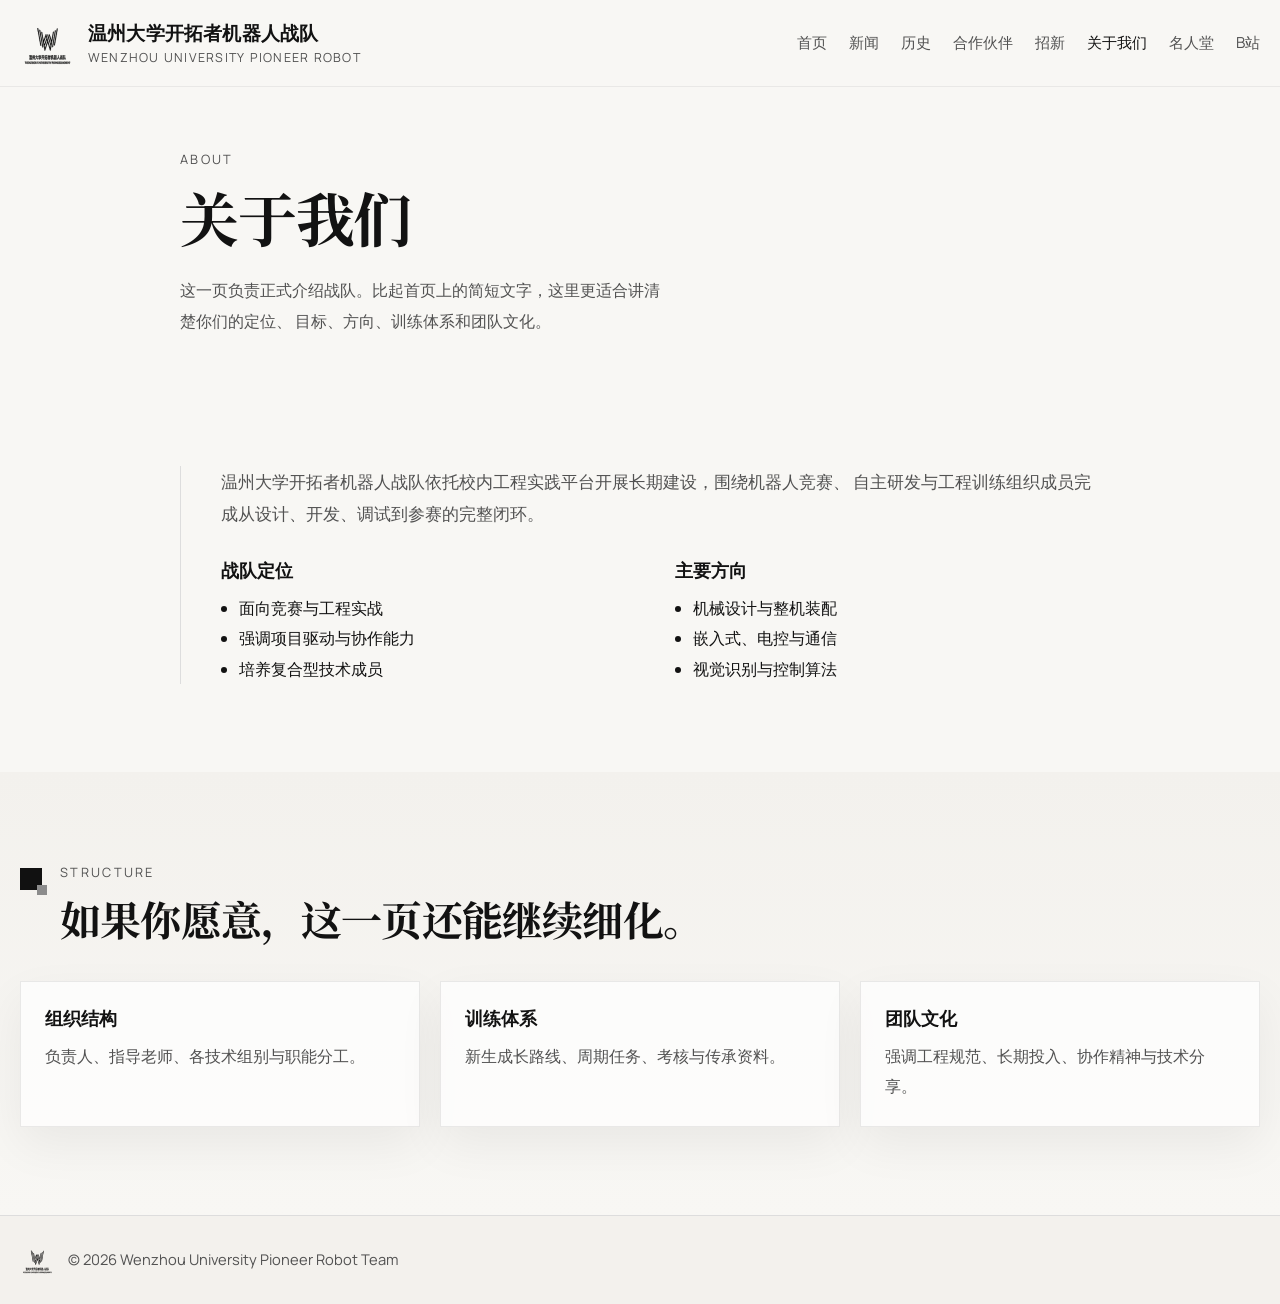
==== about.html @ 63376fa6 "Initial website" ====
<!DOCTYPE html>
<html lang="zh-CN">
  <head>
    <meta charset="UTF-8" />
    <meta name="viewport" content="width=device-width, initial-scale=1.0" />
    <title>关于我们 | 温州大学开拓者机器人战队</title>
    <meta name="description" content="温州大学开拓者机器人战队关于我们页面，介绍战队定位与方向。" />
    <link rel="preconnect" href="https://fonts.googleapis.com" />
    <link rel="preconnect" href="https://fonts.gstatic.com" crossorigin />
    <link
      href="https://fonts.googleapis.com/css2?family=Manrope:wght@400;500;600;700;800&family=Noto+Serif+SC:wght@600;700&display=swap"
      rel="stylesheet"
    />
    <link rel="icon" type="image/svg+xml" href="assets/logo-mark.svg" />
    <link rel="stylesheet" href="styles.css" />
    <script defer src="script.js"></script>
  </head>
  <body>
    <header class="topbar">
      <div class="shell topbar-inner">
        <a class="brand" href="index.html" aria-label="温州大学开拓者机器人战队">
          <img src="assets/logo-mark.svg" alt="" width="54" height="54" />
          <span class="brand-text">
            <strong>温州大学开拓者机器人战队</strong>
            <small>WENZHOU UNIVERSITY PIONEER ROBOT</small>
          </span>
        </a>
        <button class="menu-toggle" type="button" aria-expanded="false" aria-controls="site-nav">
          Menu
        </button>
        <nav id="site-nav" class="site-nav" aria-label="主导航">
          <a href="index.html">首页</a>
          <a href="news.html">新闻</a>
          <a href="history.html">历史</a>
          <a href="partners.html">合作伙伴</a>
          <a href="join.html">招新</a>
          <a href="about.html" aria-current="page">关于我们</a>
          <a href="hall-of-fame.html">名人堂</a>
          <a href="https://space.bilibili.com/3546788659202515" target="_blank" rel="noreferrer">B站</a>
        </nav>
      </div>
    </header>

    <main>
      <section class="page-hero">
        <div class="shell shell-narrow">
          <div class="page-intro reveal">
            <p class="page-kicker">About</p>
            <h1 class="page-title">关于我们</h1>
            <p class="page-summary">
              这一页负责正式介绍战队。比起首页上的简短文字，这里更适合讲清楚你们的定位、
              目标、方向、训练体系和团队文化。
            </p>
          </div>
        </div>
      </section>

      <section class="section">
        <div class="shell shell-narrow">
          <div class="content-block reveal">
            <p class="lead">
              温州大学开拓者机器人战队依托校内工程实践平台开展长期建设，围绕机器人竞赛、
              自主研发与工程训练组织成员完成从设计、开发、调试到参赛的完整闭环。
            </p>
            <div class="two-column-list">
              <div>
                <h3>战队定位</h3>
                <ul>
                  <li>面向竞赛与工程实战</li>
                  <li>强调项目驱动与协作能力</li>
                  <li>培养复合型技术成员</li>
                </ul>
              </div>
              <div>
                <h3>主要方向</h3>
                <ul>
                  <li>机械设计与整机装配</li>
                  <li>嵌入式、电控与通信</li>
                  <li>视觉识别与控制算法</li>
                </ul>
              </div>
            </div>
          </div>
        </div>
      </section>

      <section class="section section-soft">
        <div class="shell">
          <div class="section-heading reveal">
            <span class="section-mark" aria-hidden="true"></span>
            <div>
              <p class="section-label">Structure</p>
              <h2>如果你愿意，这一页还能继续细化。</h2>
            </div>
          </div>
          <div class="card-grid-three">
            <article class="info-panel reveal">
              <h3>组织结构</h3>
              <p>负责人、指导老师、各技术组别与职能分工。</p>
            </article>
            <article class="info-panel reveal">
              <h3>训练体系</h3>
              <p>新生成长路线、周期任务、考核与传承资料。</p>
            </article>
            <article class="info-panel reveal">
              <h3>团队文化</h3>
              <p>强调工程规范、长期投入、协作精神与技术分享。</p>
            </article>
          </div>
        </div>
      </section>
    </main>

    <footer class="footer">
      <div class="shell footer-inner">
        <img src="assets/logo-mark.svg" alt="" width="34" height="34" />
        <p>© 2026 Wenzhou University Pioneer Robot Team</p>
      </div>
    </footer>
  </body>
</html>
---- styles.css ----
:root {
  --bg: #f8f7f4;
  --surface: #ffffff;
  --surface-soft: #f1efeb;
  --ink: #121212;
  --ink-soft: #525252;
  --line: #dddddd;
  --line-strong: #bdbdbd;
  --shadow: 0 18px 48px rgba(0, 0, 0, 0.06);
  --max-width: 1240px;
  --max-width-narrow: 920px;
}

* {
  box-sizing: border-box;
}

html {
  scroll-behavior: smooth;
}

body {
  margin: 0;
  color: var(--ink);
  font-family: "Manrope", "PingFang SC", "Microsoft YaHei", sans-serif;
  background: var(--bg);
}

img {
  display: block;
  max-width: 100%;
}

a {
  color: inherit;
  text-decoration: none;
}

p,
li {
  line-height: 1.9;
}

ul,
ol {
  margin: 0;
  padding-left: 1.15rem;
}

.shell {
  width: min(calc(100% - 40px), var(--max-width));
  margin: 0 auto;
}

.shell-narrow,
.section-narrow {
  width: min(100%, var(--max-width-narrow));
}

.topbar {
  position: sticky;
  top: 0;
  z-index: 20;
  background: rgba(248, 247, 244, 0.94);
  border-bottom: 1px solid rgba(0, 0, 0, 0.06);
  backdrop-filter: blur(12px);
}

.topbar-inner {
  display: flex;
  align-items: center;
  justify-content: space-between;
  min-height: 86px;
  gap: 28px;
}

.brand {
  display: inline-flex;
  align-items: center;
  gap: 14px;
}

.brand-text strong {
  display: block;
  font-size: 1.2rem;
  font-weight: 800;
  letter-spacing: 0.01em;
}

.brand-text small {
  display: block;
  margin-top: 2px;
  color: var(--ink-soft);
  font-size: 0.78rem;
  letter-spacing: 0.1em;
}

.site-nav {
  display: flex;
  align-items: center;
  gap: 22px;
  font-size: 0.95rem;
  color: var(--ink-soft);
}

.site-nav a {
  transition: color 0.2s ease;
}

.site-nav a[aria-current="page"],
.site-nav a:hover,
.site-nav a:focus-visible {
  color: var(--ink);
}

.menu-toggle {
  display: none;
  border: 1px solid var(--line);
  background: var(--surface);
  color: var(--ink);
  border-radius: 999px;
  padding: 10px 16px;
  font: inherit;
  font-weight: 700;
}

.hero,
.page-hero {
  padding: 52px 0 34px;
}

.hero-layout {
  display: grid;
  grid-template-columns: minmax(320px, 430px) minmax(0, 1fr);
  gap: 42px;
  align-items: center;
}

.hero-copy,
.page-intro {
  padding: 8px 0;
}

.hero-kicker,
.section-label,
.page-kicker {
  margin: 0 0 10px;
  color: var(--ink-soft);
  font-size: 0.8rem;
  letter-spacing: 0.18em;
  text-transform: uppercase;
}

.hero h1,
.section-heading h2,
.page-title {
  margin: 0;
  font-family: "Noto Serif SC", serif;
  font-weight: 700;
  letter-spacing: -0.02em;
}

.hero h1 {
  font-size: clamp(2.4rem, 5.6vw, 4.8rem);
  line-height: 1.14;
}

.page-title {
  font-size: clamp(2rem, 4.6vw, 3.8rem);
  line-height: 1.22;
}

.hero-text,
.page-summary,
.lead,
.content-block p,
.timeline-item p,
.contact-grid p,
.project-copy p,
.news-item p,
.history-card p,
.partner-card p,
.hall-card p,
.info-panel p {
  color: var(--ink-soft);
}

.hero-text,
.page-summary {
  margin: 22px 0 0;
  max-width: 48ch;
}

.hero-actions,
.page-actions {
  display: flex;
  flex-wrap: wrap;
  gap: 14px;
  margin-top: 28px;
}

.link-button {
  display: inline-flex;
  align-items: center;
  justify-content: center;
  min-height: 48px;
  padding: 0 20px;
  border: 1px solid var(--line-strong);
  background: transparent;
  font-weight: 700;
  transition: background 0.2s ease, color 0.2s ease, border-color 0.2s ease;
}

.link-button:hover,
.link-button:focus-visible {
  border-color: var(--ink);
  color: var(--ink);
}

.link-button-dark {
  background: var(--ink);
  border-color: var(--ink);
  color: #ffffff;
}

.link-button-dark:hover,
.link-button-dark:focus-visible {
  background: #272727;
  border-color: #272727;
  color: #ffffff;
}

.hero-visual {
  min-width: 0;
}

.hero-image,
.page-banner {
  position: relative;
  overflow: hidden;
  box-shadow: var(--shadow);
}

.hero-image {
  aspect-ratio: 16 / 9;
  background:
    linear-gradient(135deg, rgba(16, 16, 16, 0.78), rgba(48, 48, 48, 0.2)),
    radial-gradient(circle at 20% 20%, rgba(255, 255, 255, 0.22), transparent 22%),
    linear-gradient(160deg, #494949 0%, #d1ccc3 44%, #9b978f 100%);
}

.hero-image::before,
.page-banner::before {
  content: "";
  position: absolute;
  inset: 22px;
  border: 1px solid rgba(255, 255, 255, 0.28);
}

.hero-image::after,
.page-banner::after {
  content: "";
  position: absolute;
  inset: auto 0 0 0;
  height: 34%;
  background: linear-gradient(180deg, transparent, rgba(0, 0, 0, 0.28));
}

.hero-overlay,
.banner-note {
  position: absolute;
  left: 30px;
  right: 30px;
  bottom: 28px;
  z-index: 1;
  color: rgba(255, 255, 255, 0.92);
  font-size: 0.92rem;
  letter-spacing: 0.08em;
  text-transform: uppercase;
}

.page-banner {
  aspect-ratio: 21 / 8;
  background:
    linear-gradient(140deg, rgba(14, 14, 14, 0.78), rgba(14, 14, 14, 0.18)),
    linear-gradient(160deg, #5e5e5e 0%, #d7d1c8 45%, #a7a39c 100%);
  margin-top: 32px;
}

.stat-band {
  padding-bottom: 12px;
}

.stat-grid {
  display: grid;
  grid-template-columns: repeat(4, minmax(0, 1fr));
  gap: 24px;
  padding: 26px 0;
  border-top: 1px solid var(--line);
  border-bottom: 1px solid var(--line);
}

.stat-grid article strong {
  display: block;
  margin-bottom: 4px;
  font-size: clamp(1.6rem, 3vw, 2.5rem);
  font-weight: 800;
  letter-spacing: -0.03em;
}

.stat-grid article span {
  color: var(--ink-soft);
}

.section {
  padding: 88px 0;
}

.section-soft {
  background: linear-gradient(180deg, #f3f1ed 0%, #f8f7f4 100%);
}

.section-heading {
  display: flex;
  align-items: flex-start;
  gap: 18px;
  margin-bottom: 36px;
}

.section-heading h2 {
  font-size: clamp(1.9rem, 3.2vw, 3.15rem);
  line-height: 1.24;
}

.section-mark {
  position: relative;
  flex: 0 0 22px;
  width: 22px;
  height: 22px;
  margin-top: 8px;
  background: #111111;
}

.section-mark::after {
  content: "";
  position: absolute;
  width: 10px;
  height: 10px;
  right: -5px;
  bottom: -5px;
  background: #8c8c8c;
}

.content-block {
  padding-left: 40px;
  border-left: 1px solid var(--line);
}

.lead {
  margin: 0;
  font-size: 1.05rem;
}

.two-column-list,
.simple-grid,
.contact-grid,
.info-grid {
  display: grid;
  grid-template-columns: repeat(2, minmax(0, 1fr));
  gap: 28px;
  margin-top: 28px;
}

.two-column-list h3,
.simple-grid h3,
.project-copy h3,
.timeline-item h3,
.contact-grid h3,
.news-item h3,
.history-card h3,
.partner-card h3,
.hall-card h3,
.info-panel h3,
.link-card h3 {
  margin: 0 0 10px;
  font-size: 1.12rem;
}

.link-card-grid {
  display: grid;
  grid-template-columns: repeat(3, minmax(0, 1fr));
  gap: 20px;
}

.link-card,
.history-card,
.partner-card,
.hall-card,
.info-panel {
  display: block;
  padding: 24px;
  background: rgba(255, 255, 255, 0.72);
  border: 1px solid rgba(0, 0, 0, 0.08);
  box-shadow: var(--shadow);
}

.link-card p,
.history-card p,
.partner-card p,
.hall-card p,
.info-panel p,
.news-item p {
  margin: 0;
}

.link-card:hover,
.link-card:focus-visible {
  border-color: var(--line-strong);
}

.news-list,
.timeline {
  border-top: 1px solid var(--line);
}

.news-item,
.timeline-item {
  display: grid;
  grid-template-columns: 120px 1fr;
  gap: 28px;
  padding: 24px 0;
  border-bottom: 1px solid var(--line);
}

.news-date,
.timeline-year,
.project-index,
.hall-role {
  color: var(--ink-soft);
  font-weight: 800;
  letter-spacing: 0.08em;
}

.project-list {
  display: grid;
  gap: 0;
  border-top: 1px solid var(--line);
}

.project-item {
  display: grid;
  grid-template-columns: 72px 1fr;
  gap: 22px;
  padding: 28px 0;
  border-bottom: 1px solid var(--line);
}

.card-grid-three {
  display: grid;
  grid-template-columns: repeat(3, minmax(0, 1fr));
  gap: 20px;
}

.hall-card strong,
.partner-card strong {
  display: block;
  margin-bottom: 8px;
}

.footer {
  border-top: 1px solid var(--line);
  background: #f3f1ed;
}

.footer-inner {
  display: flex;
  align-items: center;
  gap: 14px;
  min-height: 88px;
  color: var(--ink-soft);
  font-size: 0.92rem;
}

.reveal {
  opacity: 0;
  transform: translateY(24px);
  transition: opacity 0.55s ease, transform 0.55s ease;
}

.reveal.is-visible {
  opacity: 1;
  transform: translateY(0);
}

@media (max-width: 980px) {
  .hero-layout,
  .stat-grid,
  .two-column-list,
  .simple-grid,
  .contact-grid,
  .info-grid,
  .link-card-grid,
  .card-grid-three {
    grid-template-columns: 1fr;
  }
}

@media (max-width: 760px) {
  .shell {
    width: min(calc(100% - 24px), var(--max-width));
  }

  .topbar-inner {
    min-height: 74px;
    flex-wrap: wrap;
    gap: 16px;
    padding: 10px 0;
  }

  .brand img {
    width: 46px;
    height: 46px;
  }

  .brand-text strong {
    font-size: 1rem;
  }

  .brand-text small {
    font-size: 0.7rem;
    letter-spacing: 0.07em;
  }

  .menu-toggle {
    display: inline-flex;
    margin-left: auto;
  }

  .site-nav {
    display: none;
    width: 100%;
    flex-direction: column;
    align-items: flex-start;
    gap: 14px;
    padding: 12px 0 4px;
    border-top: 1px solid var(--line);
  }

  .site-nav.is-open {
    display: flex;
  }

  .hero,
  .page-hero,
  .section {
    padding: 56px 0;
  }

  .content-block {
    padding-left: 18px;
  }

  .section-heading {
    gap: 14px;
    margin-bottom: 24px;
  }

  .section-heading h2 {
    font-size: clamp(1.7rem, 8vw, 2.4rem);
  }

  .hero-actions,
  .page-actions {
    width: 100%;
  }

  .link-button {
    width: 100%;
  }

  .news-item,
  .timeline-item,
  .project-item {
    grid-template-columns: 1fr;
    gap: 10px;
  }
}
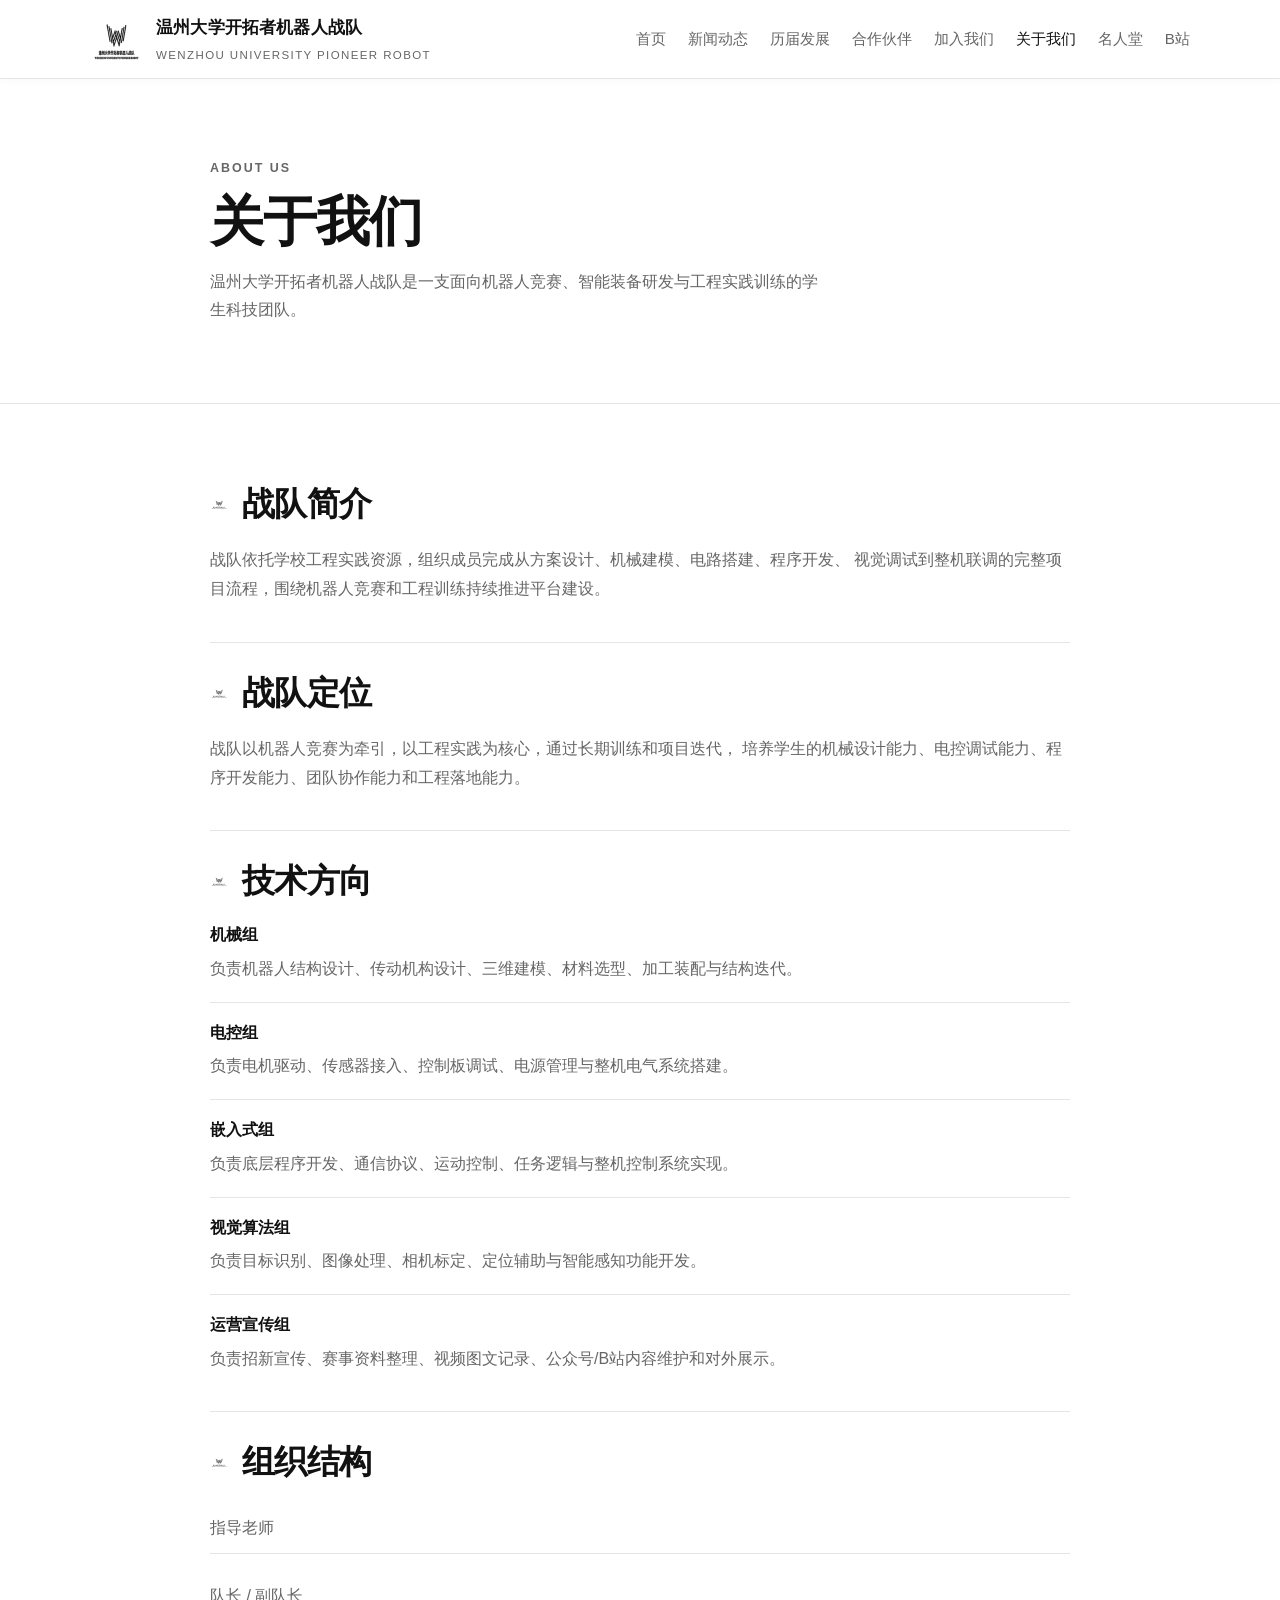
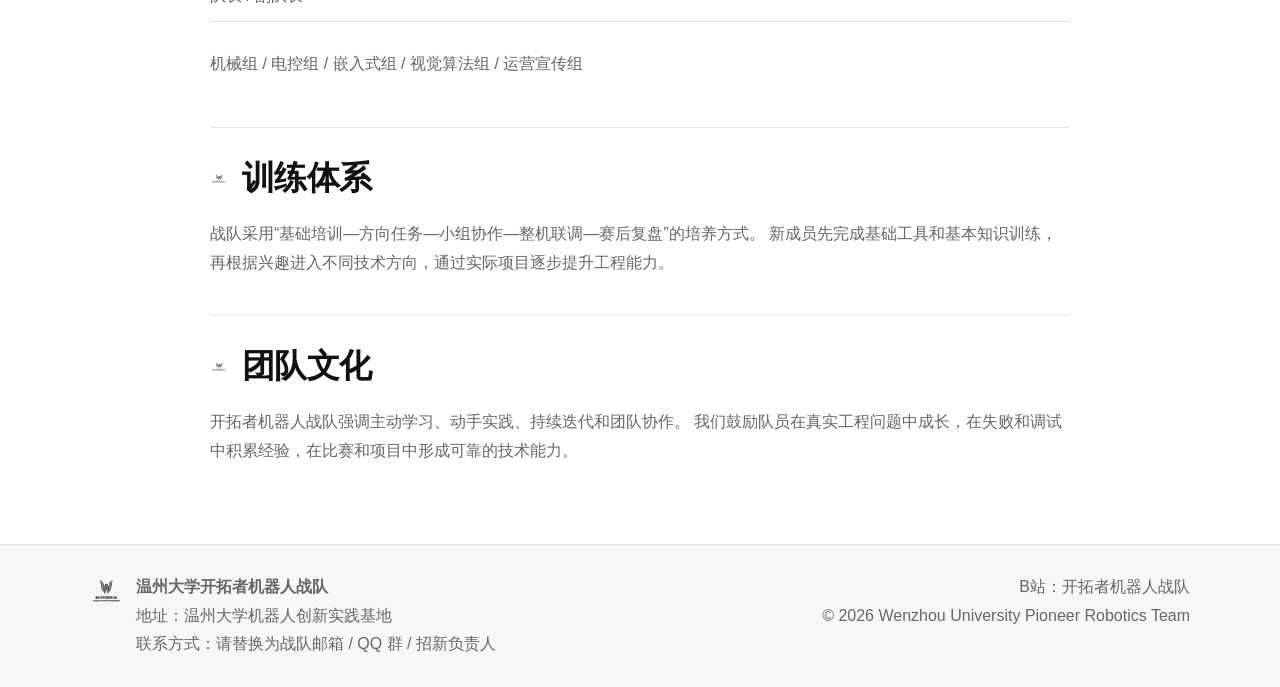
==== commit 2ca1d208: "Initial website" ====
--- a/about.html
+++ b/about.html
@@ -4,23 +4,20 @@
     <meta charset="UTF-8" />
     <meta name="viewport" content="width=device-width, initial-scale=1.0" />
     <title>关于我们 | 温州大学开拓者机器人战队</title>
-    <meta name="description" content="温州大学开拓者机器人战队关于我们页面，介绍战队定位与方向。" />
-    <link rel="preconnect" href="https://fonts.googleapis.com" />
-    <link rel="preconnect" href="https://fonts.gstatic.com" crossorigin />
-    <link
-      href="https://fonts.googleapis.com/css2?family=Manrope:wght@400;500;600;700;800&family=Noto+Serif+SC:wght@600;700&display=swap"
-      rel="stylesheet"
+    <meta
+      name="description"
+      content="温州大学开拓者机器人战队关于我们页面，介绍战队简介、战队定位、技术方向、组织结构、训练体系与团队文化。"
     />
     <link rel="icon" type="image/svg+xml" href="assets/logo-mark.svg" />
     <link rel="stylesheet" href="styles.css" />
     <script defer src="script.js"></script>
   </head>
   <body>
-    <header class="topbar">
-      <div class="shell topbar-inner">
-        <a class="brand" href="index.html" aria-label="温州大学开拓者机器人战队">
-          <img src="assets/logo-mark.svg" alt="" width="54" height="54" />
-          <span class="brand-text">
+    <header class="site-header">
+      <div class="container header-inner">
+        <a class="brand-lockup" href="index.html" aria-label="温州大学开拓者机器人战队">
+          <img class="brand-logo" src="assets/logo-mark.svg" alt="" width="52" height="52" />
+          <span class="brand-copy">
             <strong>温州大学开拓者机器人战队</strong>
             <small>WENZHOU UNIVERSITY PIONEER ROBOT</small>
           </span>
@@ -30,10 +27,10 @@
         </button>
         <nav id="site-nav" class="site-nav" aria-label="主导航">
           <a href="index.html">首页</a>
-          <a href="news.html">新闻</a>
-          <a href="history.html">历史</a>
+          <a href="news.html">新闻动态</a>
+          <a href="history.html">历届发展</a>
           <a href="partners.html">合作伙伴</a>
-          <a href="join.html">招新</a>
+          <a href="join.html">加入我们</a>
           <a href="about.html" aria-current="page">关于我们</a>
           <a href="hall-of-fame.html">名人堂</a>
           <a href="https://space.bilibili.com/3546788659202515" target="_blank" rel="noreferrer">B站</a>
@@ -42,79 +39,120 @@
     </header>
 
     <main>
-      <section class="page-hero">
-        <div class="shell shell-narrow">
-          <div class="page-intro reveal">
-            <p class="page-kicker">About</p>
-            <h1 class="page-title">关于我们</h1>
-            <p class="page-summary">
-              这一页负责正式介绍战队。比起首页上的简短文字，这里更适合讲清楚你们的定位、
-              目标、方向、训练体系和团队文化。
-            </p>
-          </div>
+      <section class="page-hero section">
+        <div class="container narrow">
+          <p class="eyebrow reveal">About Us</p>
+          <h1 class="page-title reveal">关于我们</h1>
+          <p class="page-summary reveal">
+            温州大学开拓者机器人战队是一支面向机器人竞赛、智能装备研发与工程实践训练的学生科技团队。
+          </p>
         </div>
       </section>
 
-      <section class="section">
-        <div class="shell shell-narrow">
-          <div class="content-block reveal">
-            <p class="lead">
-              温州大学开拓者机器人战队依托校内工程实践平台开展长期建设，围绕机器人竞赛、
-              自主研发与工程训练组织成员完成从设计、开发、调试到参赛的完整闭环。
+      <section class="section section-divider">
+        <div class="container narrow content-stack">
+          <section class="content-section reveal">
+            <div class="section-head">
+              <span class="brand-mark" aria-hidden="true"></span>
+              <h2 class="section-title">战队简介</h2>
+            </div>
+            <p>
+              战队依托学校工程实践资源，组织成员完成从方案设计、机械建模、电路搭建、程序开发、
+              视觉调试到整机联调的完整项目流程，围绕机器人竞赛和工程训练持续推进平台建设。
             </p>
-            <div class="two-column-list">
-              <div>
-                <h3>战队定位</h3>
-                <ul>
-                  <li>面向竞赛与工程实战</li>
-                  <li>强调项目驱动与协作能力</li>
-                  <li>培养复合型技术成员</li>
-                </ul>
-              </div>
-              <div>
-                <h3>主要方向</h3>
-                <ul>
-                  <li>机械设计与整机装配</li>
-                  <li>嵌入式、电控与通信</li>
-                  <li>视觉识别与控制算法</li>
-                </ul>
-              </div>
+          </section>
+
+          <section class="content-section reveal">
+            <div class="section-head">
+              <span class="brand-mark" aria-hidden="true"></span>
+              <h2 class="section-title">战队定位</h2>
             </div>
-          </div>
-        </div>
-      </section>
+            <p>
+              战队以机器人竞赛为牵引，以工程实践为核心，通过长期训练和项目迭代，
+              培养学生的机械设计能力、电控调试能力、程序开发能力、团队协作能力和工程落地能力。
+            </p>
+          </section>
 
-      <section class="section section-soft">
-        <div class="shell">
-          <div class="section-heading reveal">
-            <span class="section-mark" aria-hidden="true"></span>
-            <div>
-              <p class="section-label">Structure</p>
-              <h2>如果你愿意，这一页还能继续细化。</h2>
+          <section class="content-section reveal">
+            <div class="section-head">
+              <span class="brand-mark" aria-hidden="true"></span>
+              <h2 class="section-title">技术方向</h2>
             </div>
-          </div>
-          <div class="card-grid-three">
-            <article class="info-panel reveal">
-              <h3>组织结构</h3>
-              <p>负责人、指导老师、各技术组别与职能分工。</p>
-            </article>
-            <article class="info-panel reveal">
-              <h3>训练体系</h3>
-              <p>新生成长路线、周期任务、考核与传承资料。</p>
-            </article>
-            <article class="info-panel reveal">
-              <h3>团队文化</h3>
-              <p>强调工程规范、长期投入、协作精神与技术分享。</p>
-            </article>
-          </div>
+            <div class="group-list">
+              <article class="group-item">
+                <h3>机械组</h3>
+                <p>负责机器人结构设计、传动机构设计、三维建模、材料选型、加工装配与结构迭代。</p>
+              </article>
+              <article class="group-item">
+                <h3>电控组</h3>
+                <p>负责电机驱动、传感器接入、控制板调试、电源管理与整机电气系统搭建。</p>
+              </article>
+              <article class="group-item">
+                <h3>嵌入式组</h3>
+                <p>负责底层程序开发、通信协议、运动控制、任务逻辑与整机控制系统实现。</p>
+              </article>
+              <article class="group-item">
+                <h3>视觉算法组</h3>
+                <p>负责目标识别、图像处理、相机标定、定位辅助与智能感知功能开发。</p>
+              </article>
+              <article class="group-item">
+                <h3>运营宣传组</h3>
+                <p>负责招新宣传、赛事资料整理、视频图文记录、公众号/B站内容维护和对外展示。</p>
+              </article>
+            </div>
+          </section>
+
+          <section class="content-section reveal">
+            <div class="section-head">
+              <span class="brand-mark" aria-hidden="true"></span>
+              <h2 class="section-title">组织结构</h2>
+            </div>
+            <div class="simple-list">
+              <p>指导老师</p>
+              <p>队长 / 副队长</p>
+              <p>机械组 / 电控组 / 嵌入式组 / 视觉算法组 / 运营宣传组</p>
+            </div>
+          </section>
+
+          <section class="content-section reveal">
+            <div class="section-head">
+              <span class="brand-mark" aria-hidden="true"></span>
+              <h2 class="section-title">训练体系</h2>
+            </div>
+            <p>
+              战队采用“基础培训—方向任务—小组协作—整机联调—赛后复盘”的培养方式。
+              新成员先完成基础工具和基本知识训练，再根据兴趣进入不同技术方向，通过实际项目逐步提升工程能力。
+            </p>
+          </section>
+
+          <section class="content-section reveal">
+            <div class="section-head">
+              <span class="brand-mark" aria-hidden="true"></span>
+              <h2 class="section-title">团队文化</h2>
+            </div>
+            <p>
+              开拓者机器人战队强调主动学习、动手实践、持续迭代和团队协作。
+              我们鼓励队员在真实工程问题中成长，在失败和调试中积累经验，在比赛和项目中形成可靠的技术能力。
+            </p>
+          </section>
         </div>
       </section>
     </main>
 
-    <footer class="footer">
-      <div class="shell footer-inner">
-        <img src="assets/logo-mark.svg" alt="" width="34" height="34" />
-        <p>© 2026 Wenzhou University Pioneer Robot Team</p>
+    <footer class="site-footer">
+      <div class="container footer-inner">
+        <div class="footer-brand">
+          <img src="assets/logo-mark.svg" alt="" width="32" height="32" />
+          <div>
+            <p class="footer-name">温州大学开拓者机器人战队</p>
+            <p>地址：温州大学机器人创新实践基地</p>
+            <p>联系方式：请替换为战队邮箱 / QQ 群 / 招新负责人</p>
+          </div>
+        </div>
+        <div class="footer-meta">
+          <p>B站：开拓者机器人战队</p>
+          <p>© 2026 Wenzhou University Pioneer Robotics Team</p>
+        </div>
       </div>
     </footer>
   </body>
--- a/styles.css
+++ b/styles.css
@@ -1,14 +1,14 @@
 :root {
-  --bg: #f8f7f4;
-  --surface: #ffffff;
-  --surface-soft: #f1efeb;
-  --ink: #121212;
-  --ink-soft: #525252;
-  --line: #dddddd;
-  --line-strong: #bdbdbd;
-  --shadow: 0 18px 48px rgba(0, 0, 0, 0.06);
-  --max-width: 1240px;
-  --max-width-narrow: 920px;
+  --bg: #ffffff;
+  --bg-soft: #f7f7f7;
+  --text: #111111;
+  --text-muted: #666666;
+  --line: #e5e5e5;
+  --line-strong: #d8d8d8;
+  --panel: #fafafa;
+  --max-width: 1100px;
+  --max-width-narrow: 860px;
+  --radius: 12px;
 }
 
 * {
@@ -21,9 +21,11 @@
 
 body {
   margin: 0;
-  color: var(--ink);
-  font-family: "Manrope", "PingFang SC", "Microsoft YaHei", sans-serif;
   background: var(--bg);
+  color: var(--text);
+  font:
+    16px/1.8 -apple-system, BlinkMacSystemFont, "Segoe UI", "PingFang SC",
+    "Hiragino Sans GB", "Microsoft YaHei", sans-serif;
 }
 
 img {
@@ -37,454 +39,471 @@
 }
 
 p,
-li {
-  line-height: 1.9;
-}
-
-ul,
-ol {
+h1,
+h2,
+h3 {
   margin: 0;
-  padding-left: 1.15rem;
-}
-
-.shell {
+}
+
+.container {
   width: min(calc(100% - 40px), var(--max-width));
   margin: 0 auto;
 }
 
-.shell-narrow,
-.section-narrow {
+.narrow {
   width: min(100%, var(--max-width-narrow));
 }
 
-.topbar {
+.site-header {
   position: sticky;
   top: 0;
-  z-index: 20;
-  background: rgba(248, 247, 244, 0.94);
-  border-bottom: 1px solid rgba(0, 0, 0, 0.06);
-  backdrop-filter: blur(12px);
-}
-
-.topbar-inner {
+  z-index: 40;
+  background: rgba(255, 255, 255, 0.96);
+  border-bottom: 1px solid var(--line);
+  box-shadow: 0 1px 10px rgba(0, 0, 0, 0.03);
+  backdrop-filter: blur(10px);
+}
+
+.header-inner {
   display: flex;
   align-items: center;
   justify-content: space-between;
-  min-height: 86px;
-  gap: 28px;
-}
-
-.brand {
+  gap: 24px;
+  min-height: 78px;
+}
+
+.brand-lockup {
   display: inline-flex;
   align-items: center;
   gap: 14px;
-}
-
-.brand-text strong {
+  min-width: 0;
+}
+
+.brand-logo {
+  flex: 0 0 auto;
+}
+
+.brand-copy strong {
   display: block;
-  font-size: 1.2rem;
-  font-weight: 800;
+  font-size: 1.05rem;
+  font-weight: 700;
   letter-spacing: 0.01em;
 }
 
-.brand-text small {
+.brand-copy small {
   display: block;
   margin-top: 2px;
-  color: var(--ink-soft);
-  font-size: 0.78rem;
-  letter-spacing: 0.1em;
+  color: var(--text-muted);
+  font-size: 0.72rem;
+  letter-spacing: 0.12em;
 }
 
 .site-nav {
   display: flex;
   align-items: center;
   gap: 22px;
+  color: var(--text-muted);
   font-size: 0.95rem;
-  color: var(--ink-soft);
 }
 
 .site-nav a {
-  transition: color 0.2s ease;
-}
-
-.site-nav a[aria-current="page"],
+  transition: color 0.18s ease;
+}
+
 .site-nav a:hover,
-.site-nav a:focus-visible {
-  color: var(--ink);
+.site-nav a:focus-visible,
+.site-nav a[aria-current="page"] {
+  color: var(--text);
 }
 
 .menu-toggle {
   display: none;
-  border: 1px solid var(--line);
-  background: var(--surface);
-  color: var(--ink);
+  border: 1px solid var(--line-strong);
+  background: #fff;
+  color: var(--text);
   border-radius: 999px;
   padding: 10px 16px;
   font: inherit;
+  font-weight: 600;
+}
+
+.section {
+  padding: 78px 0;
+}
+
+.section-divider {
+  border-top: 1px solid var(--line);
+}
+
+.hero {
+  padding-top: 84px;
+  padding-bottom: 84px;
+}
+
+.hero-grid {
+  display: grid;
+  grid-template-columns: minmax(320px, 1.05fr) minmax(280px, 0.95fr);
+  gap: 48px;
+  align-items: center;
+}
+
+.hero-brand {
+  margin-bottom: 20px;
+}
+
+.eyebrow,
+.section-eyebrow {
+  margin-bottom: 12px;
+  color: var(--text-muted);
+  font-size: 0.78rem;
   font-weight: 700;
-}
-
-.hero,
-.page-hero {
-  padding: 52px 0 34px;
-}
-
-.hero-layout {
-  display: grid;
-  grid-template-columns: minmax(320px, 430px) minmax(0, 1fr);
-  gap: 42px;
-  align-items: center;
-}
-
-.hero-copy,
-.page-intro {
-  padding: 8px 0;
-}
-
-.hero-kicker,
-.section-label,
-.page-kicker {
-  margin: 0 0 10px;
-  color: var(--ink-soft);
-  font-size: 0.8rem;
-  letter-spacing: 0.18em;
+  letter-spacing: 0.16em;
   text-transform: uppercase;
 }
 
 .hero h1,
-.section-heading h2,
-.page-title {
-  margin: 0;
-  font-family: "Noto Serif SC", serif;
+.page-title,
+.section-title {
   font-weight: 700;
   letter-spacing: -0.02em;
 }
 
 .hero h1 {
-  font-size: clamp(2.4rem, 5.6vw, 4.8rem);
-  line-height: 1.14;
+  font-size: clamp(2.4rem, 5vw, 4.5rem);
+  line-height: 1.08;
 }
 
 .page-title {
-  font-size: clamp(2rem, 4.6vw, 3.8rem);
-  line-height: 1.22;
-}
-
-.hero-text,
+  font-size: clamp(2rem, 4.2vw, 3.6rem);
+  line-height: 1.12;
+}
+
+.section-title {
+  font-size: clamp(1.6rem, 2.6vw, 2.4rem);
+  line-height: 1.2;
+}
+
+.hero-summary,
 .page-summary,
-.lead,
-.content-block p,
-.timeline-item p,
-.contact-grid p,
-.project-copy p,
-.news-item p,
-.history-card p,
-.partner-card p,
-.hall-card p,
-.info-panel p {
-  color: var(--ink-soft);
-}
-
-.hero-text,
+.intro-block p,
+.content-section p,
+.simple-panel p,
+.simple-link p,
+.news-content p,
+.timeline-body p,
+.footer-inner p,
+.group-item p {
+  color: var(--text-muted);
+}
+
+.hero-summary {
+  margin-top: 18px;
+  max-width: 34em;
+  font-size: 1.02rem;
+}
+
 .page-summary {
-  margin: 22px 0 0;
-  max-width: 48ch;
-}
-
-.hero-actions,
-.page-actions {
+  margin-top: 16px;
+  max-width: 38em;
+}
+
+.button-row {
   display: flex;
   flex-wrap: wrap;
-  gap: 14px;
+  gap: 12px;
   margin-top: 28px;
 }
 
-.link-button {
+.button {
   display: inline-flex;
   align-items: center;
   justify-content: center;
-  min-height: 48px;
-  padding: 0 20px;
-  border: 1px solid var(--line-strong);
-  background: transparent;
-  font-weight: 700;
-  transition: background 0.2s ease, color 0.2s ease, border-color 0.2s ease;
-}
-
-.link-button:hover,
-.link-button:focus-visible {
-  border-color: var(--ink);
-  color: var(--ink);
-}
-
-.link-button-dark {
-  background: var(--ink);
-  border-color: var(--ink);
+  min-height: 46px;
+  padding: 0 18px;
+  border-radius: 999px;
+  border: 1px solid var(--text);
+  font-weight: 600;
+  transition:
+    background-color 0.18s ease,
+    color 0.18s ease,
+    transform 0.18s ease;
+}
+
+.button:hover,
+.button:focus-visible {
+  transform: translateY(-1px);
+}
+
+.button-primary {
+  background: #111111;
   color: #ffffff;
 }
 
-.link-button-dark:hover,
-.link-button-dark:focus-visible {
-  background: #272727;
-  border-color: #272727;
-  color: #ffffff;
-}
-
-.hero-visual {
-  min-width: 0;
-}
-
-.hero-image,
-.page-banner {
+.button-primary:hover,
+.button-primary:focus-visible {
+  background: #222222;
+}
+
+.button-secondary {
+  background: #ffffff;
+  color: #111111;
+}
+
+.button-secondary:hover,
+.button-secondary:focus-visible {
+  background: #f5f5f5;
+}
+
+.hero-photo {
   position: relative;
+  min-height: 420px;
+  border: 1px solid var(--line);
+  border-radius: 18px;
   overflow: hidden;
-  box-shadow: var(--shadow);
-}
-
-.hero-image {
-  aspect-ratio: 16 / 9;
-  background:
-    linear-gradient(135deg, rgba(16, 16, 16, 0.78), rgba(48, 48, 48, 0.2)),
-    radial-gradient(circle at 20% 20%, rgba(255, 255, 255, 0.22), transparent 22%),
-    linear-gradient(160deg, #494949 0%, #d1ccc3 44%, #9b978f 100%);
-}
-
-.hero-image::before,
-.page-banner::before {
+  background-position: center;
+  background-repeat: no-repeat;
+  background-size: cover;
+}
+
+.hero-photo::before {
   content: "";
   position: absolute;
-  inset: 22px;
-  border: 1px solid rgba(255, 255, 255, 0.28);
-}
-
-.hero-image::after,
-.page-banner::after {
-  content: "";
+  inset: 0;
+  background:
+    linear-gradient(180deg, rgba(255, 255, 255, 0.04), rgba(0, 0, 0, 0.08)),
+    linear-gradient(140deg, rgba(17, 17, 17, 0.12), rgba(17, 17, 17, 0.02));
+}
+
+.hero-photo-caption {
   position: absolute;
-  inset: auto 0 0 0;
-  height: 34%;
-  background: linear-gradient(180deg, transparent, rgba(0, 0, 0, 0.28));
-}
-
-.hero-overlay,
-.banner-note {
-  position: absolute;
-  left: 30px;
-  right: 30px;
-  bottom: 28px;
+  left: 24px;
+  right: 24px;
+  bottom: 22px;
   z-index: 1;
-  color: rgba(255, 255, 255, 0.92);
-  font-size: 0.92rem;
+  color: #ffffff;
+  font-size: 0.84rem;
   letter-spacing: 0.08em;
-  text-transform: uppercase;
-}
-
-.page-banner {
-  aspect-ratio: 21 / 8;
-  background:
-    linear-gradient(140deg, rgba(14, 14, 14, 0.78), rgba(14, 14, 14, 0.18)),
-    linear-gradient(160deg, #5e5e5e 0%, #d7d1c8 45%, #a7a39c 100%);
-  margin-top: 32px;
-}
-
-.stat-band {
-  padding-bottom: 12px;
-}
-
-.stat-grid {
-  display: grid;
-  grid-template-columns: repeat(4, minmax(0, 1fr));
-  gap: 24px;
-  padding: 26px 0;
-  border-top: 1px solid var(--line);
-  border-bottom: 1px solid var(--line);
-}
-
-.stat-grid article strong {
-  display: block;
-  margin-bottom: 4px;
-  font-size: clamp(1.6rem, 3vw, 2.5rem);
-  font-weight: 800;
-  letter-spacing: -0.03em;
-}
-
-.stat-grid article span {
-  color: var(--ink-soft);
-}
-
-.section {
-  padding: 88px 0;
-}
-
-.section-soft {
-  background: linear-gradient(180deg, #f3f1ed 0%, #f8f7f4 100%);
-}
-
-.section-heading {
-  display: flex;
-  align-items: flex-start;
-  gap: 18px;
-  margin-bottom: 36px;
-}
-
-.section-heading h2 {
-  font-size: clamp(1.9rem, 3.2vw, 3.15rem);
-  line-height: 1.24;
-}
-
-.section-mark {
-  position: relative;
-  flex: 0 0 22px;
-  width: 22px;
-  height: 22px;
-  margin-top: 8px;
-  background: #111111;
-}
-
-.section-mark::after {
-  content: "";
-  position: absolute;
-  width: 10px;
-  height: 10px;
-  right: -5px;
-  bottom: -5px;
-  background: #8c8c8c;
-}
-
-.content-block {
-  padding-left: 40px;
-  border-left: 1px solid var(--line);
-}
-
-.lead {
-  margin: 0;
-  font-size: 1.05rem;
-}
-
-.two-column-list,
-.simple-grid,
-.contact-grid,
-.info-grid {
-  display: grid;
-  grid-template-columns: repeat(2, minmax(0, 1fr));
-  gap: 28px;
-  margin-top: 28px;
-}
-
-.two-column-list h3,
-.simple-grid h3,
-.project-copy h3,
-.timeline-item h3,
-.contact-grid h3,
-.news-item h3,
-.history-card h3,
-.partner-card h3,
-.hall-card h3,
-.info-panel h3,
-.link-card h3 {
-  margin: 0 0 10px;
-  font-size: 1.12rem;
-}
-
-.link-card-grid {
-  display: grid;
-  grid-template-columns: repeat(3, minmax(0, 1fr));
-  gap: 20px;
-}
-
-.link-card,
-.history-card,
-.partner-card,
-.hall-card,
-.info-panel {
-  display: block;
-  padding: 24px;
-  background: rgba(255, 255, 255, 0.72);
-  border: 1px solid rgba(0, 0, 0, 0.08);
-  box-shadow: var(--shadow);
-}
-
-.link-card p,
-.history-card p,
-.partner-card p,
-.hall-card p,
-.info-panel p,
-.news-item p {
-  margin: 0;
-}
-
-.link-card:hover,
-.link-card:focus-visible {
-  border-color: var(--line-strong);
-}
-
-.news-list,
-.timeline {
-  border-top: 1px solid var(--line);
-}
-
-.news-item,
-.timeline-item {
-  display: grid;
-  grid-template-columns: 120px 1fr;
-  gap: 28px;
-  padding: 24px 0;
-  border-bottom: 1px solid var(--line);
-}
-
-.news-date,
-.timeline-year,
-.project-index,
-.hall-role {
-  color: var(--ink-soft);
-  font-weight: 800;
-  letter-spacing: 0.08em;
-}
-
-.project-list {
-  display: grid;
-  gap: 0;
-  border-top: 1px solid var(--line);
-}
-
-.project-item {
-  display: grid;
-  grid-template-columns: 72px 1fr;
-  gap: 22px;
-  padding: 28px 0;
-  border-bottom: 1px solid var(--line);
-}
-
-.card-grid-three {
-  display: grid;
-  grid-template-columns: repeat(3, minmax(0, 1fr));
-  gap: 20px;
-}
-
-.hall-card strong,
-.partner-card strong {
-  display: block;
-  margin-bottom: 8px;
-}
-
-.footer {
-  border-top: 1px solid var(--line);
-  background: #f3f1ed;
-}
-
-.footer-inner {
+}
+
+.media-robot {
+  background-image:
+    linear-gradient(160deg, rgba(17, 17, 17, 0.15), rgba(17, 17, 17, 0.02)),
+    url("assets/robot-main.jpg"),
+    linear-gradient(135deg, #d5d5d5 0%, #bdbdbd 45%, #8a8a8a 100%);
+}
+
+.section-head {
   display: flex;
   align-items: center;
   gap: 14px;
-  min-height: 88px;
-  color: var(--ink-soft);
-  font-size: 0.92rem;
+  margin-bottom: 22px;
+}
+
+.brand-mark {
+  width: 18px;
+  height: 18px;
+  flex: 0 0 auto;
+  background: center / contain no-repeat url("assets/logo-mark.svg");
+}
+
+.intro-block {
+  max-width: 54rem;
+}
+
+.simple-grid {
+  display: grid;
+  gap: 18px;
+}
+
+.direction-grid {
+  grid-template-columns: repeat(2, minmax(0, 1fr));
+}
+
+.entry-grid {
+  grid-template-columns: repeat(2, minmax(0, 1fr));
+}
+
+.project-grid {
+  grid-template-columns: repeat(3, minmax(0, 1fr));
+}
+
+.simple-panel,
+.simple-link {
+  padding: 18px 18px 20px;
+  border: 1px solid var(--line);
+  border-radius: var(--radius);
+  background: #ffffff;
+  transition:
+    transform 0.18s ease,
+    border-color 0.18s ease,
+    background-color 0.18s ease;
+}
+
+.simple-panel:hover,
+.simple-link:hover,
+.simple-link:focus-visible {
+  transform: translateY(-2px);
+  border-color: #cccccc;
+  background: #fcfcfc;
+}
+
+.simple-panel h3,
+.simple-link h3,
+.group-item h3,
+.news-content h2,
+.timeline-body h2 {
+  font-size: 1.02rem;
+  font-weight: 700;
+  line-height: 1.45;
+}
+
+.simple-panel p,
+.simple-link p,
+.group-item p {
+  margin-top: 8px;
+}
+
+.content-stack {
+  display: grid;
+  gap: 38px;
+}
+
+.content-section {
+  padding-top: 2px;
+}
+
+.content-section + .content-section {
+  border-top: 1px solid var(--line);
+  padding-top: 30px;
+}
+
+.group-list,
+.simple-list {
+  display: grid;
+  gap: 18px;
+}
+
+.group-item {
+  padding-bottom: 18px;
+  border-bottom: 1px solid var(--line);
+}
+
+.group-item:last-child {
+  padding-bottom: 0;
+  border-bottom: 0;
+}
+
+.simple-list p {
+  padding: 10px 0;
+  border-bottom: 1px solid var(--line);
+}
+
+.simple-list p:last-child {
+  border-bottom: 0;
+}
+
+.two-column-layout {
+  display: grid;
+  grid-template-columns: repeat(2, minmax(0, 1fr));
+  gap: 36px;
+}
+
+.feature-list {
+  padding-left: 18px;
+  color: var(--text-muted);
+}
+
+.feature-list li + li {
+  margin-top: 8px;
+}
+
+.stats-grid {
+  display: grid;
+  grid-template-columns: repeat(4, minmax(0, 1fr));
+  gap: 20px;
+}
+
+.stat-item {
+  padding: 8px 0;
+}
+
+.stat-item strong {
+  display: block;
+  font-size: clamp(1.4rem, 2.8vw, 2rem);
+  font-weight: 700;
+  letter-spacing: -0.02em;
+}
+
+.stat-item span {
+  color: var(--text-muted);
+}
+
+.news-list,
+.timeline-list {
+  border-top: 1px solid var(--line);
+}
+
+.news-row,
+.timeline-row {
+  display: grid;
+  grid-template-columns: 120px 1fr;
+  gap: 26px;
+  padding: 24px 0;
+  border-bottom: 1px solid var(--line);
+}
+
+.news-date-block span,
+.timeline-year {
+  display: block;
+  color: var(--text);
+  font-weight: 700;
+}
+
+.news-date-block small {
+  display: block;
+  margin-top: 4px;
+  color: var(--text-muted);
+  font-size: 0.82rem;
+}
+
+.news-content p,
+.timeline-body p {
+  margin-top: 8px;
+}
+
+.site-footer {
+  border-top: 1px solid var(--line);
+  background: var(--bg-soft);
+}
+
+.footer-inner {
+  display: flex;
+  justify-content: space-between;
+  gap: 24px;
+  padding: 28px 0;
+}
+
+.footer-brand {
+  display: flex;
+  align-items: flex-start;
+  gap: 14px;
+}
+
+.footer-name {
+  color: var(--text);
+  font-weight: 700;
+}
+
+.footer-meta {
+  text-align: right;
 }
 
 .reveal {
   opacity: 0;
-  transform: translateY(24px);
-  transition: opacity 0.55s ease, transform 0.55s ease;
+  transform: translateY(18px);
+  transition:
+    opacity 0.45s ease,
+    transform 0.45s ease;
 }
 
 .reveal.is-visible {
@@ -493,42 +512,45 @@
 }
 
 @media (max-width: 980px) {
-  .hero-layout,
-  .stat-grid,
-  .two-column-list,
-  .simple-grid,
-  .contact-grid,
-  .info-grid,
-  .link-card-grid,
-  .card-grid-three {
+  .hero-grid,
+  .direction-grid,
+  .entry-grid,
+  .project-grid,
+  .stats-grid,
+  .two-column-layout,
+  .footer-inner {
     grid-template-columns: 1fr;
+    flex-direction: column;
+  }
+
+  .footer-inner {
+    display: flex;
+  }
+
+  .footer-meta {
+    text-align: left;
   }
 }
 
 @media (max-width: 760px) {
-  .shell {
+  .container {
     width: min(calc(100% - 24px), var(--max-width));
   }
 
-  .topbar-inner {
+  .header-inner {
     min-height: 74px;
     flex-wrap: wrap;
-    gap: 16px;
-    padding: 10px 0;
-  }
-
-  .brand img {
-    width: 46px;
-    height: 46px;
-  }
-
-  .brand-text strong {
-    font-size: 1rem;
-  }
-
-  .brand-text small {
-    font-size: 0.7rem;
-    letter-spacing: 0.07em;
+    gap: 14px;
+    padding: 8px 0;
+  }
+
+  .brand-copy strong {
+    font-size: 0.98rem;
+  }
+
+  .brand-copy small {
+    font-size: 0.68rem;
+    letter-spacing: 0.08em;
   }
 
   .menu-toggle {
@@ -542,7 +564,7 @@
     flex-direction: column;
     align-items: flex-start;
     gap: 14px;
-    padding: 12px 0 4px;
+    padding: 12px 0 6px;
     border-top: 1px solid var(--line);
   }
 
@@ -550,38 +572,35 @@
     display: flex;
   }
 
-  .hero,
-  .page-hero,
   .section {
-    padding: 56px 0;
-  }
-
-  .content-block {
-    padding-left: 18px;
-  }
-
-  .section-heading {
-    gap: 14px;
-    margin-bottom: 24px;
-  }
-
-  .section-heading h2 {
-    font-size: clamp(1.7rem, 8vw, 2.4rem);
-  }
-
-  .hero-actions,
-  .page-actions {
+    padding: 58px 0;
+  }
+
+  .hero {
+    padding-top: 64px;
+  }
+
+  .hero-photo {
+    min-height: 320px;
+  }
+
+  .button-row {
     width: 100%;
   }
 
-  .link-button {
+  .button {
     width: 100%;
   }
 
-  .news-item,
-  .timeline-item,
-  .project-item {
+  .news-row,
+  .timeline-row {
     grid-template-columns: 1fr;
     gap: 10px;
   }
-}
+
+  .direction-grid,
+  .entry-grid,
+  .project-grid {
+    grid-template-columns: 1fr;
+  }
+}
